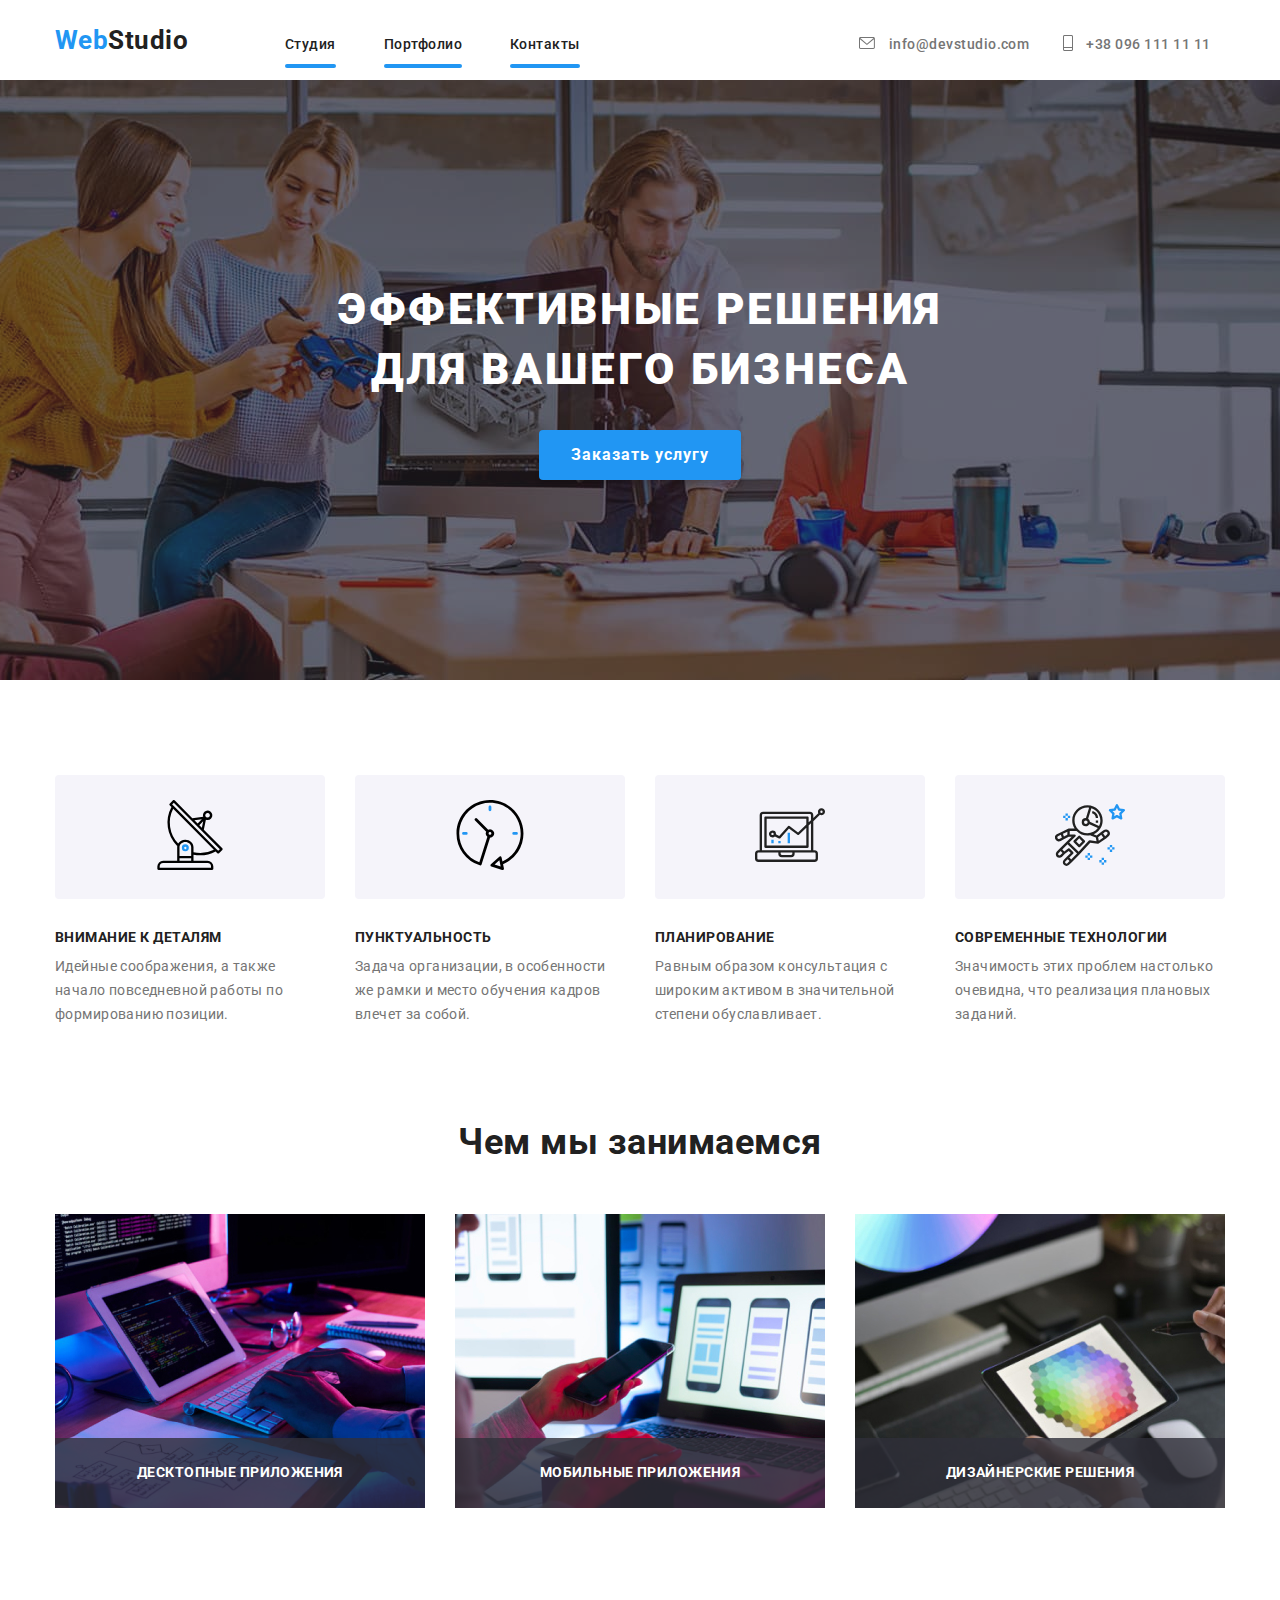
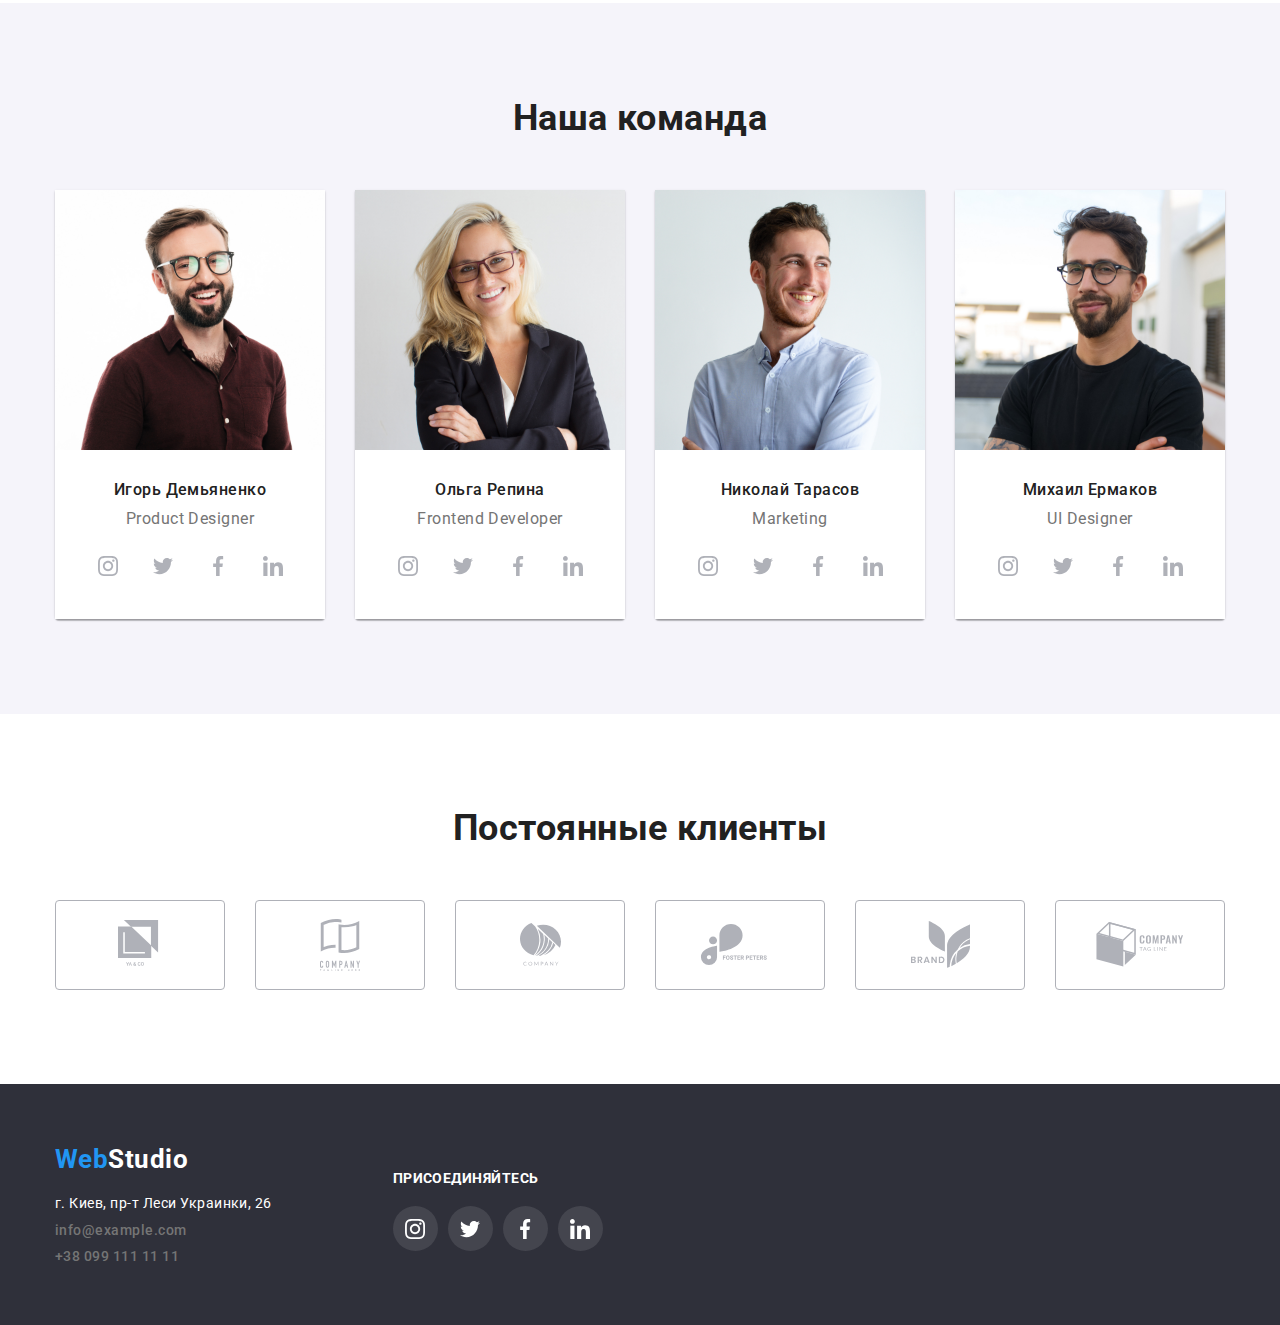
==== index.html @ e56d977b "Starting to do home task 05" ====
<!DOCTYPE html>
<html lang="en">
  <head>
    <meta charset="UTF-8" />
    <meta http-equiv="X-UA-Compatible" content="IE=edge" />
    <meta name="viewport" content="width=device-width, initial-scale=1.0" />
    <title>Document</title>
    <link rel="preconnect" href="https://fonts.gstatic.com" />
    <link
      href="https://fonts.googleapis.com/css2?family=Raleway:wght@700&family=Roboto:wght@400;500;700;900&display=swap"
      rel="stylesheet"
    />
    <link
      rel="stylesheet"
      href="https://cdnjs.cloudflare.com/ajax/libs/modern-normalize/1.0.0/modern-normalize.min.css"
    />
    <link rel="stylesheet" href="css/styles.css" />
  </head>
  <body>
    <!-- Шапка -->
    <header class="navigation">
      <div class="container">
        <nav>
          <a class="link logo" href="index.html">
            <span class="logo-highlight">Web</span>Studio
          </a>
          <ul class="menu-nav list">
            <li class="item"><a class="link menu-link" href="index.html">Студия</a></li>
            <li class="item">
              <a class="link menu-link" href="portfolio.html">Портфолио</a>
            </li>
            <li class="item"><a class="link menu-link" href="#">Контакты</a></li>
          </ul>
          <div class="contacts">
            <ul class="list contacts-list">
              <li class="contacts-item">
                <a class="link contacts-link" href="mailto:info@devstudio.com">
                  <svg class="icon" width="16" height="12">
                    <use href="./images/icons/sprite.svg#icon-envelope"></use>
                  </svg>
                  info@devstudio.com
                </a>
              </li>
              <li class="contacts-item">
                <a class="link contacts-link" href="tel:+380961111111">
                  <svg class="icon phone" width="10" height="16">
                    <use href="./images/icons/sprite.svg#icon-telephone"></use>
                  </svg>
                  +38 096 111 11 11
                </a>
              </li>
            </ul>
          </div>
        </nav>
      </div>
    </header>
    <!-- Main -->
    <main>
      <section class="banner">
        <div class="hero">
          <h1 class="page-title">Эффективные решения для вашего бизнеса</h1>
          <button type="button" class="button">Заказать услугу</button>
        </div>
      </section>
      <!-- Features -->
      <section class="features">
        <div class="container">
          <ul class="list flex-container">
            <li class="list-item icons-features">
              <div class="features-icon-block">
              <svg class="icon" width="70" height="70">
                <use href="./images/icons/sprite.svg#icon-antenna"></use>
              </svg>
            </div>
              <h3 class="page-title-item">Внимание к деталям</h3>
              <p class="page-title-text">
                Идейные соображения, а также начало повседневной работы по
                формированию позиции.
              </p>
            </li>
            <li class="list-item icons-features">
              <div class="features-icon-block">
              <svg class="icon" width="70" height="70">
                <use href="./images/icons/sprite.svg#icon-clock"></use>
              </svg>
              </div>
              <h3 class="page-title-item">Пунктуальность</h3>
              <p class="page-title-text">
                Задача организации, в особенности же рамки и место обучения
                кадров влечет за собой.
              </p>
            </li>
            <li class="list-item icons-features">
              <div class="features-icon-block">
              <svg class="icon" width="70" height="70">
                <use href="./images/icons/sprite.svg#icon-diagram"></use>
              </svg>
              </div>
              <h3 class="page-title-item">Планирование</h3>
              <p class="page-title-text">
                Равным образом консультация с широким активом в значительной
                степени обуславливает.
              </p>
            </li>
            <li class="list-item icons-features">
              <div class="features-icon-block">
              <svg class="icon" width="70" height="70">
                <use href="./images/icons/sprite.svg#icon-astronaut"></use>
              </svg>
              </div>
              <h3 class="page-title-item">Современные технологии</h3>
              <p class="page-title-text">
                Значимость этих проблем настолько очевидна, что реализация
                плановых заданий.
              </p>
            </li>
          </ul>
        </div>
      </section>
      <section class="works">
        <div class="container">
          <h2 class="section-title">Чем мы занимаемся</h2>
          <ul class="list flex-container">
            <li>
              <div class="works-way">
              <img src="./images/features1.jpg" alt="Проектирование"/>
                  <h3 class=" works-way-title works-way-text">Десктопные приложения</h3>
              </div>
            </li>
            <li>
              <div class="works-way">
              <img src="./images/features2.jpg" alt="Дизайн" />
              <h3 class=" works-way-title works-way-text">Мобильные приложения</h3>
            </div>
          </li>
            <li>
              <div class="works-way">
              <img src="./images/features3.jpg" alt="Редакция" />
              <h3 class=" works-way-title works-way-text">Дизайнерские решения</h3>
              </div>
            </li>
          </ul>
        </div>
      </section>
      <section class="our-team">
        <div class="container">
          <h2 class="section-title">Наша команда</h2>
          <ul class="list flex-container">
            <li class="team-card">
              <img src="./images/photo1.jpg" alt="Игорь Демьяненко" />
              <div class="team-card-body">
                <h3 class="person">Игорь Демьяненко</h3>
                <p class="team-item">Product Designer</p>
                <ul class="list social-icons flex-container">
                  <li class="social-icons-item">
                    <a
                      href=""
                      class="social-icons-link"
                      target="_blank"
                      rel="noopener noreferrer"
                    >
                      <svg class="icon">
                        <use
                          href="./images/icons/sprite.svg#icon-instagram"
                        ></use>
                      </svg>
                    </a>
                  </li>
                  <li class="social-icons-item">
                    <a
                      href=""
                      class="social-icons-link"
                      target="_blank"
                      rel="noopener noreferrer"
                    >
                      <svg class="icon">
                        <use
                          href="./images/icons/sprite.svg#icon-twitter"
                        ></use>
                      </svg>
                    </a>
                  </li>
                  <li class="social-icons-item">
                    <a
                      href=""
                      class="social-icons-link"
                      target="_blank"
                      rel="noopener noreferrer"
                    >
                      <svg class="icon">
                        <use
                          href="./images/icons/sprite.svg#icon-facebook"
                        ></use>
                      </svg>
                    </a>
                  </li>
                  <li class="social-icons-item">
                    <a
                      href=""
                      class="social-icons-link"
                      target="_blank"
                      rel="noopener noreferrer"
                    >
                      <svg class="icon">
                        <use
                          href="./images/icons/sprite.svg#icon-linkedin"
                        ></use>
                      </svg>
                    </a>
                  </li>
                </ul>
              </div>
            </li>
            <li class="team-card">
              <img src="./images/photo2.jpg" alt="Ольга Репина" />
              <div class="team-card-body">
                <h3 class="person">Ольга Репина</h3>
                <p class="team-item">Frontend Developer</p>
                <ul class="list social-icons flex-container">
                  <li class="social-icons-item">
                    <a
                      href=""
                      class="social-icons-link"
                      target="_blank"
                      rel="noopener noreferrer"
                    >
                      <svg class="icon">
                        <use
                          href="./images/icons/sprite.svg#icon-instagram"
                        ></use>
                      </svg>
                    </a>
                  </li>
                  <li class="social-icons-item">
                    <a
                      href=""
                      class="social-icons-link"
                      target="_blank"
                      rel="noopener noreferrer"
                    >
                      <svg class="icon">
                        <use
                          href="./images/icons/sprite.svg#icon-twitter"
                        ></use>
                      </svg>
                    </a>
                  </li>
                  <li class="social-icons-item">
                    <a
                      href=""
                      class="social-icons-link"
                      target="_blank"
                      rel="noopener noreferrer"
                    >
                      <svg class="icon">
                        <use
                          href="./images/icons/sprite.svg#icon-facebook"
                        ></use>
                      </svg>
                    </a>
                  </li>
                  <li class="social-icons-item">
                    <a
                      href=""
                      class="social-icons-link"
                      target="_blank"
                      rel="noopener noreferrer"
                    >
                      <svg class="icon">
                        <use
                          href="./images/icons/sprite.svg#icon-linkedin"
                        ></use>
                      </svg>
                    </a>
                  </li>
                </ul>
              </div>
            </li>
            <li class="team-card">
              <img src="./images/photo3.jpg" alt="Николай Тарасов" />
              <div class="team-card-body">
                <h3 class="person">Николай Тарасов</h3>
                <p class="team-item">Marketing</p>
                <ul class="list social-icons flex-container">
                  <li class="social-icons-item">
                    <a
                      href=""
                      class="social-icons-link"
                      target="_blank"
                      rel="noopener noreferrer"
                    >
                      <svg class="icon">
                        <use
                          href="./images/icons/sprite.svg#icon-instagram"
                        ></use>
                      </svg>
                    </a>
                  </li>
                  <li class="social-icons-item">
                    <a
                      href=""
                      class="social-icons-link"
                      target="_blank"
                      rel="noopener noreferrer"
                    >
                      <svg class="icon">
                        <use
                          href="./images/icons/sprite.svg#icon-twitter"
                        ></use>
                      </svg>
                    </a>
                  </li>
                  <li class="social-icons-item">
                    <a
                      href=""
                      class="social-icons-link"
                      target="_blank"
                      rel="noopener noreferrer"
                    >
                      <svg class="icon">
                        <use
                          href="./images/icons/sprite.svg#icon-facebook"
                        ></use>
                      </svg>
                    </a>
                  </li>
                  <li class="social-icons-item">
                    <a
                      href=""
                      class="social-icons-link"
                      target="_blank"
                      rel="noopener noreferrer"
                    >
                      <svg class="icon">
                        <use
                          href="./images/icons/sprite.svg#icon-linkedin"
                        ></use>
                      </svg>
                    </a>
                  </li>
                </ul>
              </div>
            </li>
            <li class="team-card">
              <img src="./images/photo4.jpg" alt="Михаил Ермаков" />
              <div class="team-card-body">
                <h3 class="person">Михаил Ермаков</h3>
                <p class="team-item">UI Designer</p>
                <ul class="list social-icons flex-container">
                  <li class="social-icons-item">
                    <a
                      href=""
                      class="social-icons-link"
                      target="_blank"
                      rel="noopener noreferrer"
                    >
                      <svg class="icon">
                        <use
                          href="./images/icons/sprite.svg#icon-instagram"
                        ></use>
                      </svg>
                    </a>
                  </li>
                  <li class="social-icons-item">
                    <a
                      href=""
                      class="social-icons-link"
                      target="_blank"
                      rel="noopener noreferrer"
                    >
                      <svg class="icon">
                        <use
                          href="./images/icons/sprite.svg#icon-twitter"
                        ></use>
                      </svg>
                    </a>
                  </li>
                  <li class="social-icons-item">
                    <a
                      href=""
                      class="social-icons-link"
                      target="_blank"
                      rel="noopener noreferrer"
                    >
                      <svg class="icon">
                        <use
                          href="./images/icons/sprite.svg#icon-facebook"
                        ></use>
                      </svg>
                    </a>
                  </li>
                  <li class="social-icons-item">
                    <a
                      href=""
                      class="social-icons-link"
                      target="_blank"
                      rel="noopener noreferrer"
                    >
                      <svg class="icon">
                        <use
                          href="./images/icons/sprite.svg#icon-linkedin"
                        ></use>
                      </svg>
                    </a>
                  </li>
                </ul>
              </div>
            </li>
          </ul>
        </div>
      </section>
      <section class="regular-customers">
        <div class="container">
          <h2 class="section-title">Постоянные клиенты</h2>
          <ul class="list customers flex-container">
            <li class="customers-list-item">
              <a
                href=""
                class="customers-list-link"
                target="_blank"
                rel="noopener noreferrer"
              >
                <svg class="icon" width="44" height="49">
                  <use href="./images/icons/sprite.svg#icon-company1"></use>
                </svg>
              </a>
            </li>
            <li class="customers-list-item">
              <a
                href=""
                class="customers-list-link"
                target="_blank"
                rel="noopener noreferrer"
              >
                <svg class="icon" width="40" height="52">
                  <use href="./images/icons/sprite.svg#icon-company2"></use>
                </svg>
              </a>
            </li>
            <li class="customers-list-item">
              <a
                href=""
                class="customers-list-link"
                target="_blank"
                rel="noopener noreferrer"
              >
                <svg class="icon" width="41" height="43">
                  <use href="./images/icons/sprite.svg#icon-company3"></use>
                </svg>
              </a>
            </li>
            <li class="customers-list-item">
              <a
                href=""
                class="customers-list-link"
                target="_blank"
                rel="noopener noreferrer"
              >
                <svg class="icon" width="80" height="42">
                  <use href="./images/icons/sprite.svg#icon-company4"></use>
                </svg>
              </a>
            </li>
            <li class="customers-list-item">
              <a
                href=""
                class="customers-list-link"
                target="_blank"
                rel="noopener noreferrer"
              >
                <svg class="icon" width="59" height="47">
                  <use href="./images/icons/sprite.svg#icon-company5"></use>
                </svg>
              </a>
            </li>
            <li class="customers-list-item">
              <a
                href=""
                class="customers-list-link"
                target="_blank"
                rel="noopener noreferrer"
              >
                <svg class="icon" width="88" height="45">
                  <use href="./images/icons/sprite.svg#icon-company6"></use>
                </svg>
              </a>
            </li>
          </ul>
        </div>
      </section>
    </main>
    <!-- Подвал -->
    <footer class="footer">
      <div class="container flex-container flex-c">
          <!-- Block 1 -->
          <div class="contacts-with-logo">
            <a class="link logo" href="index.html">
              <span class="logo-highlight">Web</span>Studio
            </a>
            <address>
              <p class="footer-contacts-item">г. Киев, пр-т Леси Украинки, 26</p>
              <ul class="list">
                <li class="footer-contacts-item">
                  <a class="link" href="mailto:info@example.com"
                    >info@example.com</a
                  >
                </li>
                <li class="footer-contacts-item">
                  <a class="link" href="tel:+380991111111">+38 099 111 11 11</a>
                </li>
              </ul>
            </address>
          </div>
          <!-- Block 2 -->
          <div class="join-social-links">
            <h3 class="join-text">Присоединяйтесь</h3>
            <ul class="list flex-container social-icons">
              <li class="social-icons-item">
                <a
                  href=""
                  class="social-icons-link"
                  target="_blank"
                  rel="noopener noreferrer"
                >
                  <svg class="icon">
                    <use href="./images/icons/sprite.svg#icon-instagram"></use>
                  </svg>
                </a>
              </li>
              <li class="social-icons-item">
                <a
                  href=""
                  class="social-icons-link"
                  target="_blank"
                  rel="noopener noreferrer"
                >
                  <svg class="icon">
                    <use href="./images/icons/sprite.svg#icon-twitter"></use>
                  </svg>
                </a>
              </li>
              <li class="social-icons-item">
                <a
                  href=""
                  class="social-icons-link"
                  target="_blank"
                  rel="noopener noreferrer"
                >
                  <svg class="icon">
                    <use href="./images/icons/sprite.svg#icon-facebook"></use>
                  </svg>
                </a>
              </li>
              <li class="social-icons-item">
                <a
                  href=""
                  class="social-icons-link"
                  target="_blank"
                  rel="noopener noreferrer"
                >
                  <svg class="icon">
                    <use href="./images/icons/sprite.svg#icon-linkedin"></use>
                  </svg>
                </a>
              </li>
            </ul>
          </div>
          <!-- Block 3 -->
          <div class="subscription-form">

          </div>
      </div>
    </footer>
    <!-- <img src="./images/svg/satellite-dish.svg" alt="icon" /> -->
    <script src="./js/modal.js"></script>
  </body>
</html>
---- css/styles.css ----
/* Custom CSS variables */

:root {
    --main-font-family: 'Roboto', sans-serif;
    --secondary-fon-family: 'Raleway', sans-serif;
    --main-bg-color: #fff;
    --main-text-color: #212121;
    --secondary-color: #757575;
    --accent-color: #2196f3;
    --dark-bg-color: #2f303a;
    --icons-text-color: #afb1b8;
    --base-size: 16px;
    --soft-box-shadow: drop-shadow(0px 4px 4px rgba(0, 0, 0, 0.25));
    --small-circled: 4px;
    --round-box: 50%;
    --soft-grey-bg-gradient: linear-gradient(180deg, #FFFFFF 0%, rgba(255, 255, 255, 0) 100%), linear-gradient(180deg, #6B5F5F 0%, rgba(255, 255, 255, 0) 100%), #c4c4c4;
}

html {
    box-sizing: border-box;
}

*, *::after, *::before {
    box-sizing: inherit;
}

h1, h2, h3, h4, h5, h6, p {
    margin-top: 0;
    margin-bottom: 0;
}

/* Main styles */

body {
    font-size: var(--base-size);
    font-family: var(--main-font-family);
    letter-spacing: 0.03em;
    line-height: 1.2;
    color: var(--main-text-color);
}

img {
    display: block;
    width: 100%;
    height: auto;
}

address {
    margin-top: 20px;
}

.container {
    width: 1200px;
    margin: 0 auto;
    padding: 0 15px;
}

.navigation {
    height: 80px;
    padding: 25px 0;
}

.main-navigation {
    display: flex;
    align-items: center;
}

.flex-container {
    display: flex;
    justify-content: space-between;
}

.flex-c {
    justify-content: center;
    align-items: center;
}

.features-icon-block {
    padding: 25px 100px;
    background: #F5F4FA;
    border-radius: var(--small-circled);
}

.contacts {
    display: inline-flex;
    margin-left: 275px;
}

.icons-features .page-title-item {
    padding-top: 30px;
    padding-bottom: 10px;
}

.contacts-item {
    display: inline;
}

.contacts-item:not(:last-child) {
    margin-right: 30px;
}

.contacts .link {
    font-size: 14px;
    color: var(--secondary-color);
}

.phone {
    transform: translateY(2px);
}

.contacts .link:not(:last-child) {
    margin-right: 50px;
}

.contacts-link .icon {
    fill: var(--secondary-color);
    margin-right: 10px;
}

.contacts-link:hover .icon, .contacts-link:focus .icon {
    fill: var(--accent-color);
}

.menu-nav {
    width: 295px;
    display: inline-flex;
    justify-content: space-between;
}

.item .link {
    font-size: 14px;
    list-style: none;
    text-decoration: none;
    display: block;
}

.hero {
    min-width: 100vh;
    padding-top: 200px;
    padding-bottom: 200px;
    text-align: center;
    background-color: rgba(47, 48, 58, 0.4);
}

.banner {
    max-width: 1600px;
    height: 600px;
    margin-left: auto;
    margin-right: auto;
    background-image: url(../images/bg.jpg);
    background-size: cover;
    background-position: top right, center;
    background-repeat: no-repeat;
    background-color: var(--soft-grey-bg-gradient);
}

.features, .works, .our-team, .regular-customers {
    padding: 95px 0;
}

.features .list-item {
    width: 270px;
}

.features .list-item:not(:last-child) {
    margin-right: 20px;
}

.link {
    text-decoration: none;
    color: inherit;
    font-weight: 500;
}

.link:hover, .link:focus {
    color: var(--accent-color);
}

.menu-link {
    position: relative;
}

.menu-link::after {
    content: '';
    position: absolute;
    bottom: -15px;
    left: 0;
    width: 100%;
    height: 4px;
    border-radius: 2px;
    background-color:var(--accent-color);
}

.list {
    list-style: none;
    padding-left: 0;
    margin: 0;
}

.button {
    font-weight: 700;
    font-size: var(--base-size);
    line-height: 1.87;
    letter-spacing: .06em;
    appearance: none;
    border: 0;
    cursor: pointer;
    border-radius: var(--small-circled);
    padding: 10px 32px;
    background-color: var(--accent-color);
    color: var(--main-bg-color);
    box-shadow: 0 4px 4px rgba(0, 0, 0, 0.15);
}

.button:focus {
    outline: none;
    box-shadow: 0 0 0 4px rgba(49, 106, 230, 0.7);
}


.button:active {
    outline: none;
    transform: translateY(2px);
}

.secondary-nav {
    margin-bottom: 50px;
}

.site-nav {
    display: flex;
    justify-content: center;
}

.site-nav .button {
    display: block;
}

.site-nav-item:not(:last-child) {
    margin-right: 10px;
    background-repeat: 4px;
}

.filter-btn {
    font-size: var(--base-size);
    font-weight: 500;
    line-height: 1.62;
    color: var(--main-text-color);
    padding: 6px 22px;
    background-color: #F5F4FA;
    border: none;
    cursor: pointer;
    display: inline-flex;
    border-radius: var(--small-circled);
}

.filter-btn:active {
    outline: none;
    transform: translateY(2px);
}

.filter-btn:focus {
    outline: none;
}

.filter-btn:hover, .filter-btn:focus {
    background-color: #2196f3;
    color: var(--main-bg-color);
    box-shadow: 0px 4px 4px rgba(0, 0, 0, 0.25);
}

.business-card:hover {
    box-shadow: 0px 1px 1px rgba(0, 0, 0, 0.12), 0px 4px 4px rgba(0, 0, 0, 0.06), 1px 4px 6px rgba(0, 0, 0, 0.16);
}
.page-title {
    font-size: 44px;
    font-weight: 900;
    line-height: 1.36;
    color: var(--main-bg-color);
    display: block;
    width: 700px;
    letter-spacing: 0.06em;
    text-transform: uppercase;
    margin-bottom: 30px;
    margin: 0 auto 30px;
}

.page-title-item {
    font-weight: 700;
    font-size: 14px;
    line-height: 1.142;
    text-transform: uppercase;
    color: var( --main-text-color);
}

.page-title-text {
    font-size: 14px;
    line-height: 1.71;
    letter-spacing: 0.03em;
    color: var(--secondary-color);
}

.section-title {
    font-weight: 700;
    font-size: 36px;
    line-height: 1.166;
    text-align: center;
    color: var( --main-text-color);
    margin-bottom: 50px;
}

.works {
    padding-top: 0;
}

.page-title-description {
    font-weight: 400;
    font-size: 14px;
    line-height: 1.71;
    color: var( --secondary-color);
}

.team-card {
    font-size: 16px;
    font-weight: 500;
    line-height: 1.2;
    text-align: center;
    color: var( --main-text-color);
    width: 270px;
    box-shadow: 0px 1px 3px rgba(0, 0, 0, 0.12), 0px 1px 1px rgba(0, 0, 0, 0.14), 0px 2px 1px rgba(0, 0, 0, 0.2);
    border-radius: 0px 0px 4px 4px;
}

.person {
    font-size: 16px;
    font-weight: 500;
    line-height: 1.187;
    text-align: center;
    margin-bottom: 10px;
}

.team-item {
    font-weight: 400;
    font-size: 16px;
    line-height: 1.187;
    margin-bottom: 16px;
    text-align: center;
    color: var(--secondary-color);
}

.our-team {
    background: #F5F4FA;
}

.our-team-card {
    padding-top: 30px;
    padding-bottom: 30px;
}

.team-card-body {
    background-color:var(--main-bg-color);
    padding: 30px;
}

.social-icons {
    width: 210px;
}

.social-icons-link {
    display: flex;
    justify-content: center;
    align-items: center;
    border-radius: 50%;
    width: 45px;
    height: 45px;
}

.social-icons-item {
    border-radius: 50%;
    background-color: rgba(255, 255, 255, 0.1);
}

.social-icons-item:hover {
    background-color: var(--accent-color);
}

.social-icons .icon {
    width: 20px;
    height: 20px;
    fill: var(--icons-text-color);
}

.footer {
    padding: 60px 0;
    background-color: var(--dark-bg-color);
}

.footer .icon {
    fill: var(--main-bg-color)
}

.footer .logo {
    color: var(--main-bg-color);
}



.social-icons-link:hover .icon, .social-icons-link:focus .icon {
    fill: var(--main-bg-color);
}

.social-icons-link:hover,
.social-icons-link:focus {
    background-color: var(--accent-color);
}

.customers-list-link {
    border: 1px solid #afb1b8;
    width: 170px;
    height: 90px;
    border-radius: var(--small-circled);
    display: inline-flex; 
    justify-content: center;
    align-items: center;
}

.customers-list-link:hover .icon, 
.customers-list-link:focus .icon {
    fill: var(--accent-color);
}

.customers-list-link:hover, .customers-list-link:focus {
    border-color: var(--accent-color);
}

.customers-list-item .icon {
    fill: var(--icons-text-color);
}

.customers-list-link:focus {
    outline-color: var(--accent-color); 
}

.footer {
    font-size: 14px;
}

.footer-contacts-item {
    color: var(--main-bg-color);
}

.footer-contacts-item:not(:last-child) {
    padding-bottom: 10px;
}

.contacts-with-logo {
    flex-basis: calc((50% - 45px) / 2);
}

.join-social-links {
    margin-left: 70px;
    flex-basis: calc((50% - 45px) / 2);
}

.join-text {
    font-size: inherit;
    font-weight: 700;
    line-height: 1.15;
    padding-top: 12px;
    padding-bottom: 20px;
    text-transform: uppercase;
    color: var(--main-bg-color);
}

.subscription-form {
    flex-basis: calc(50% - 15px);
}

.footer-contacts-item .link {
    color: var(--secondary-color);
}

.footer-contacts-item .link:hover {
    color: var(--accent-color);
}

address {
    font-style: normal;
}


.logo {
    font-size: 26px;
    font-family: var(--secondary-font-family);
    font-weight: 700;
    line-height: 1.192;
    color: var(--main-text-color);
    margin-right: 90px;
}

.logo-highlight {
    color: var(--accent-color);
}

.portfolio {
    font-size: 18px;
    font-weight: 700;
    line-height: 2;
    letter-spacing: .06em;
    color: var(--main-text-color);
}

.portfolio-item {
    font-weight: 400;
    font-size: 16px;
    line-height: 1.87;
    color: var(--secondary-color);
}

.portfolio-example {
    display: flex;
}

.h-line {
    border-bottom: 1px solid #eee;
}

.portfolio-title {
    display: none;
}

.grid {
    display: flex;
    flex-wrap: wrap;
    justify-content: space-between;
}

.grid a {
    text-decoration: none;
}

.main-section {
    padding-top: 95px;
    padding-bottom: 90px;
}

.business-card {
    width: 370px;
    margin-bottom: 30px;
    border: 1px solid #eee;
}

.grid-item:nth-child(3n) {
    margin-right: 0;
}

.grid-item-title {
    font-weight: bold;
    font-size: 18px;
    line-height: 2;
    letter-spacing: .06em;
    color: var(--main-text-color);
    margin-bottom: 5px;
}

.grid-item-text {
    font-size: 16px;
    line-height: 1.87;
    letter-spacing: 0.03em;
    color: var(--secondary-color);
}

.card-info {
    padding: 20px 24px;
}

.regular-customers {
    padding-top: 94px;
    padding-bottom: 94px;
}

.works-way {
    position: relative;
}

.works-way-title {
    font-family: var(--main-font-family);
    font-weight: 700;
    font-size: 14px;
    line-height: 1.14;
    padding: 27px;
    text-align: center;
    letter-spacing: 0.03em;
    text-transform: uppercase;
    color: var(--main-bg-color);
    }

.works-way-text {
    position: absolute;
    width: 370px;
    height: 70px;
    bottom: 0;
    background: rgba(47, 48, 58, 0.8);
}

.visually-hidden {
    position: absolute !important;
    clip: rect(1px 1px 1px 1px);
    clip: rect(1px, 1px, 1px, 1px);
    padding: 0 !important;
    border: 0 !important;
    height: 1px !important;
    width: 1px !important;
    overflow: hidden;
}
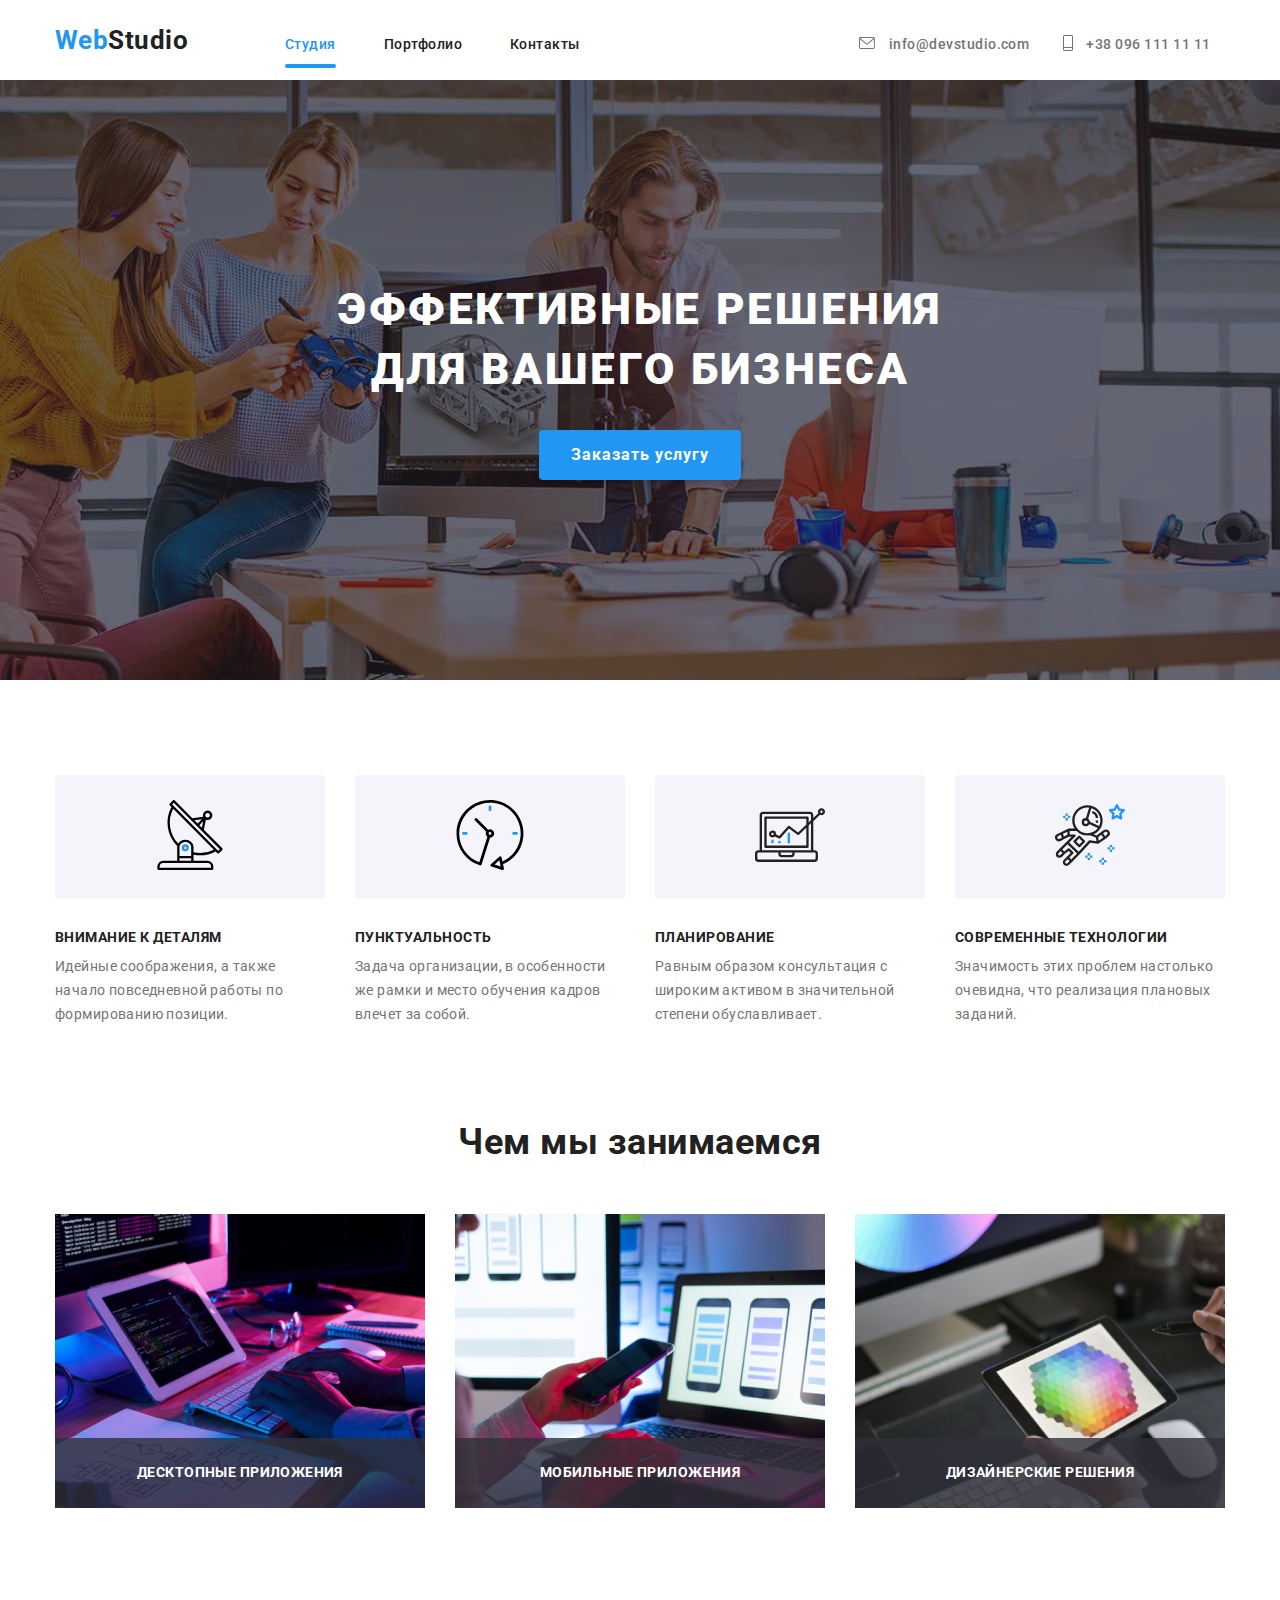
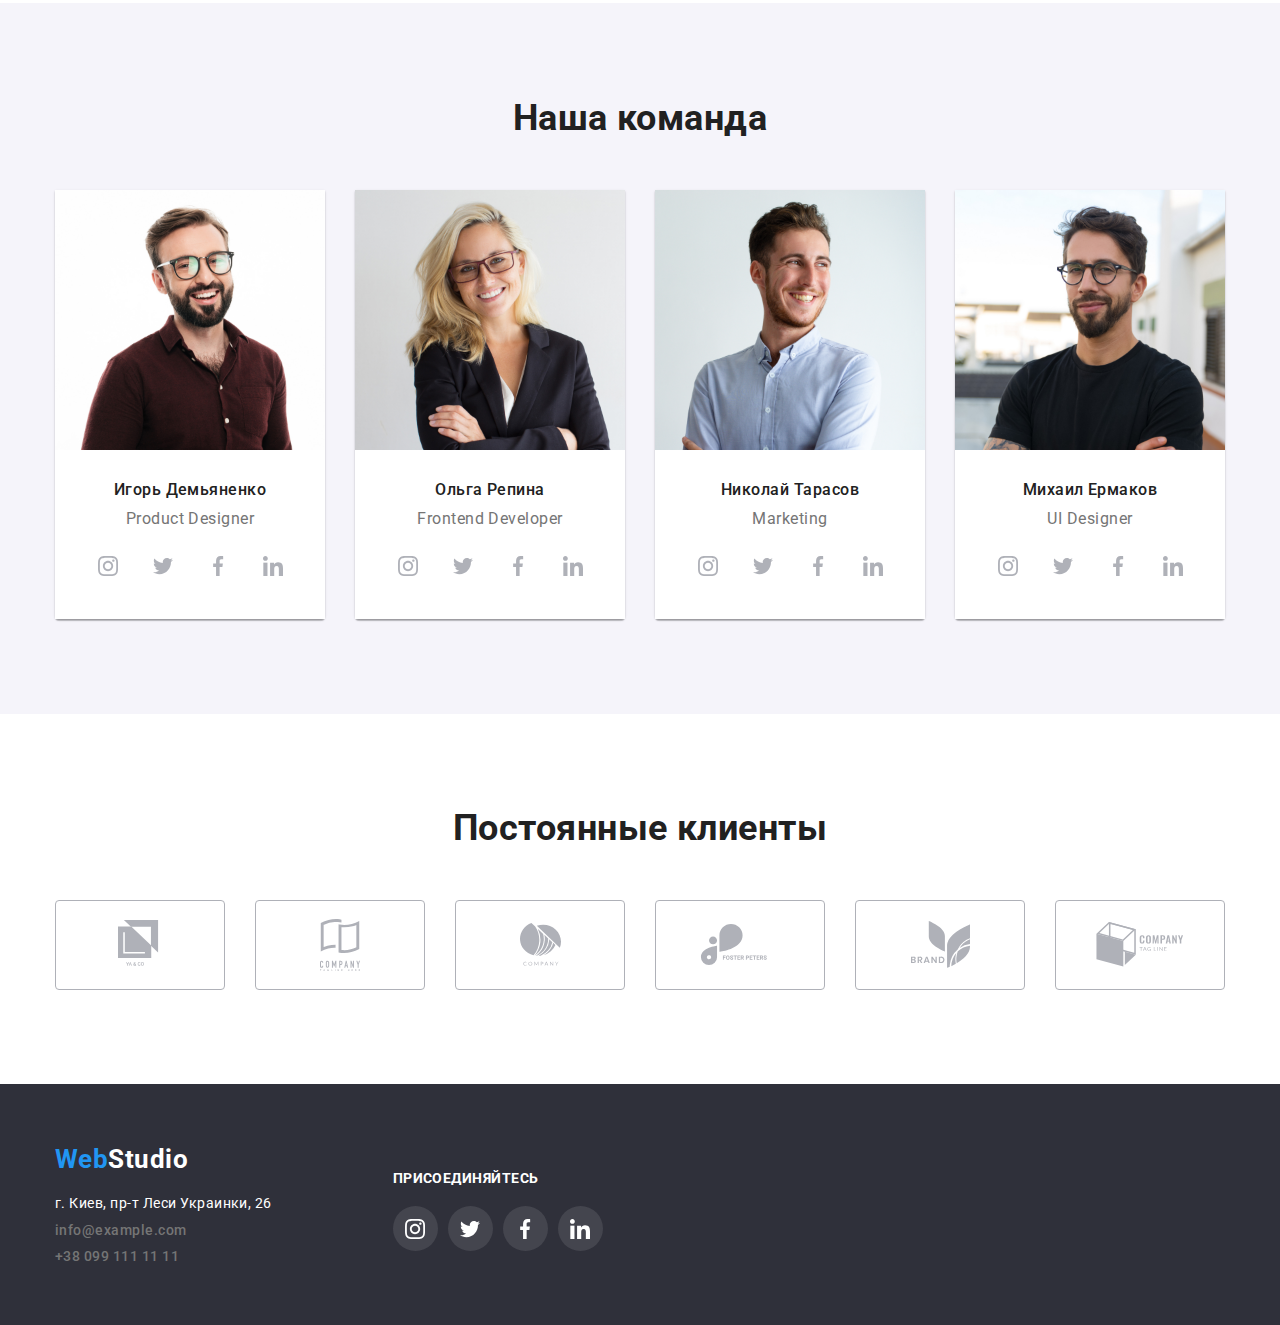
==== commit f58de828: "Finish home task 05" ====
--- a/index.html
+++ b/index.html
@@ -24,8 +24,8 @@
           <a class="link logo" href="index.html">
             <span class="logo-highlight">Web</span>Studio
           </a>
-          <ul class="menu-nav list">
-            <li class="item"><a class="link menu-link" href="index.html">Студия</a></li>
+          <ul class="menu-nav list" id="base-nav">
+            <li class="item"><a class="link menu-link active" href="index.html">Студия</a></li>
             <li class="item">
               <a class="link menu-link" href="portfolio.html">Портфолио</a>
             </li>
@@ -59,7 +59,7 @@
       <section class="banner">
         <div class="hero">
           <h1 class="page-title">Эффективные решения для вашего бизнеса</h1>
-          <button type="button" class="button">Заказать услугу</button>
+          <button type="button" class="button" data-modal-open>Заказать услугу</button>
         </div>
       </section>
       <!-- Features -->
@@ -567,11 +567,20 @@
           </div>
           <!-- Block 3 -->
           <div class="subscription-form">
-
           </div>
       </div>
     </footer>
     <!-- <img src="./images/svg/satellite-dish.svg" alt="icon" /> -->
-    <script src="./js/modal.js"></script>
+    <div class="backdrop is-hidden" data-modal>
+      <div class="modal">
+        <button class="modal-button" data-modal-close>
+          <svg class="modal-icon" width="18" height="18"> 
+            <use href="./images/icons/sprite.svg#icon-close"></use>
+          </svg>
+        </button>
+          <p class="modal-title">Оставьте свои данные, мы вам перезвоним</p> 
+      </div>
+    </div>
+    <script src="/js/modal.js"></script>
   </body>
 </html>
--- a/css/styles.css
+++ b/css/styles.css
@@ -14,6 +14,7 @@
     --small-circled: 4px;
     --round-box: 50%;
     --soft-grey-bg-gradient: linear-gradient(180deg, #FFFFFF 0%, rgba(255, 255, 255, 0) 100%), linear-gradient(180deg, #6B5F5F 0%, rgba(255, 255, 255, 0) 100%), #c4c4c4;
+    --animation-time: 250ms;
 }
 
 html {
@@ -115,6 +116,7 @@
 .contacts-link .icon {
     fill: var(--secondary-color);
     margin-right: 10px;
+    transition: var(--animation-time);
 }
 
 .contacts-link:hover .icon, .contacts-link:focus .icon {
@@ -132,6 +134,7 @@
     list-style: none;
     text-decoration: none;
     display: block;
+    transition: var(--animation-time);
 }
 
 .hero {
@@ -170,6 +173,7 @@
     text-decoration: none;
     color: inherit;
     font-weight: 500;
+    transition: var(--animation-time);
 }
 
 .link:hover, .link:focus {
@@ -178,9 +182,10 @@
 
 .menu-link {
     position: relative;
-}
-
-.menu-link::after {
+    transition: opasity 250ms cubic-bezier(0.4, 0, 0.2, 1);
+}
+
+.menu-link:hover::after {
     content: '';
     position: absolute;
     bottom: -15px;
@@ -188,7 +193,23 @@
     width: 100%;
     height: 4px;
     border-radius: 2px;
-    background-color:var(--accent-color);
+    transition: opasity 250ms cubic-bezier(0.4, 0, 0.2, 1);
+    background-color: var(--accent-color);
+}
+
+.active {
+    color: var(--accent-color);
+}
+
+.active::after {
+    content: '';
+    position: absolute;
+    bottom: -15px;
+    left: 0;
+    width: 100%;
+    height: 4px;
+    border-radius: 2px;
+    background-color: var(--accent-color);
 }
 
 .list {
@@ -210,6 +231,7 @@
     background-color: var(--accent-color);
     color: var(--main-bg-color);
     box-shadow: 0 4px 4px rgba(0, 0, 0, 0.15);
+    transition: var(--animation-time);
 }
 
 .button:focus {
@@ -252,6 +274,7 @@
     cursor: pointer;
     display: inline-flex;
     border-radius: var(--small-circled);
+    transition: var(--animation-time);
 }
 
 .filter-btn:active {
@@ -267,6 +290,39 @@
     background-color: #2196f3;
     color: var(--main-bg-color);
     box-shadow: 0px 4px 4px rgba(0, 0, 0, 0.25);
+}
+
+.business-card {
+    width: 370px;
+    margin-bottom: 30px;
+    border: 1px solid #eee;
+    transition: var(--animation-time);
+}
+
+.card-overlay {
+    position: relative;
+    overflow: hidden;
+}
+
+.grid-item:hover .card-overlay-text {
+    transform: translateY(0);
+    transition: var(--animation-time) cubic-bezier(0.4, 0, 0.2, 1);
+}
+
+.card-overlay-text {
+    position: absolute;
+    padding: 65px 25px;
+    color: var(--main-bg-color);
+    font-size: 18px;
+    line-height: 1.55;
+    top: 0;
+    left: 0;
+    background-color: rgba(33, 150, 243, 0.9);
+    width: 100%;
+    height: 100%;
+    transform: translateY(100%);
+    transition: var(--animation-time) cubic-bezier(0.4, 0, 0.2, 1);
+    z-index: 0;
 }
 
 .business-card:hover {
@@ -373,11 +429,22 @@
     border-radius: 50%;
     width: 45px;
     height: 45px;
+    transition: var(--animatio-time);
+}
+
+.social-icons-link:hover .icon, .social-icons-link:focus .icon {
+    fill: var(--main-bg-color);
+}
+
+.social-icons-link:hover,
+.social-icons-link:focus {
+    background-color: var(--accent-color);
 }
 
 .social-icons-item {
     border-radius: 50%;
     background-color: rgba(255, 255, 255, 0.1);
+    transition: var(--animation-time);
 }
 
 .social-icons-item:hover {
@@ -388,6 +455,7 @@
     width: 20px;
     height: 20px;
     fill: var(--icons-text-color);
+    transition: var(--animation-time);
 }
 
 .footer {
@@ -401,17 +469,6 @@
 
 .footer .logo {
     color: var(--main-bg-color);
-}
-
-
-
-.social-icons-link:hover .icon, .social-icons-link:focus .icon {
-    fill: var(--main-bg-color);
-}
-
-.social-icons-link:hover,
-.social-icons-link:focus {
-    background-color: var(--accent-color);
 }
 
 .customers-list-link {
@@ -422,6 +479,7 @@
     display: inline-flex; 
     justify-content: center;
     align-items: center;
+    transition: var(--animation-time);
 }
 
 .customers-list-link:hover .icon, 
@@ -435,6 +493,7 @@
 
 .customers-list-item .icon {
     fill: var(--icons-text-color);
+    transition: var(--animation-time);
 }
 
 .customers-list-link:focus {
@@ -478,6 +537,7 @@
 
 .footer-contacts-item .link {
     color: var(--secondary-color);
+    transition: var(--animation-time);
 }
 
 .footer-contacts-item .link:hover {
@@ -544,12 +604,6 @@
     padding-bottom: 90px;
 }
 
-.business-card {
-    width: 370px;
-    margin-bottom: 30px;
-    border: 1px solid #eee;
-}
-
 .grid-item:nth-child(3n) {
     margin-right: 0;
 }
@@ -572,6 +626,8 @@
 
 .card-info {
     padding: 20px 24px;
+    overflow: hidden;
+    z-index: 1;
 }
 
 .regular-customers {
@@ -602,6 +658,66 @@
     bottom: 0;
     background: rgba(47, 48, 58, 0.8);
 }
+.modal {
+    position: absolute;
+    top: 50%;
+    left: 50%;
+    width: 528px;
+    height: 581px;
+    transform: translate(-50%, -50%);
+    border-radius: 10px;
+    background-color:var(--main-bg-color);
+    transition: opacity 250ms cubic-bezier(0.4, 0, 0.2, 1),
+}
+
+.backdrop {
+    position: fixed;
+    top: 0;
+    left: 0;
+    width: 100%;
+    height: 100%;
+    background: rgba(0, 0, 0, 0.2);
+    opacity: 1;
+    transition: opacity 250ms cubic-bezier(0.4, 0, 0.2, 1),
+    visibility 250ms cubic-bezier(0.4, 0, 0.2, 1);
+}
+
+.modal-button {
+    position: absolute;
+    top: 8px;
+    right: 8px;
+    width: 30px;
+    height: 30px;
+    border: none ;
+    border-radius: 50%;
+
+}
+
+.modal-icon {
+    position: absolute;
+    top: 6px;
+    right: 6px;
+}
+
+.backdrop.is-hidden {
+    opacity: 0;
+    visibility: hidden;
+    pointer-events: none;
+}
+
+.is-hidden .modal{
+    transform: translateX( 100%, 100%) scale (0.2);
+    
+}
+.modal-title {
+    font-weight: 700;
+    font-size: 20px;
+    line-height: 1.15;
+    text-align: center;
+    letter-spacing: 0.03em;
+    padding: 40px 12px 40px;
+    color: var(--main-text-color);
+}
 
 .visually-hidden {
     position: absolute !important;
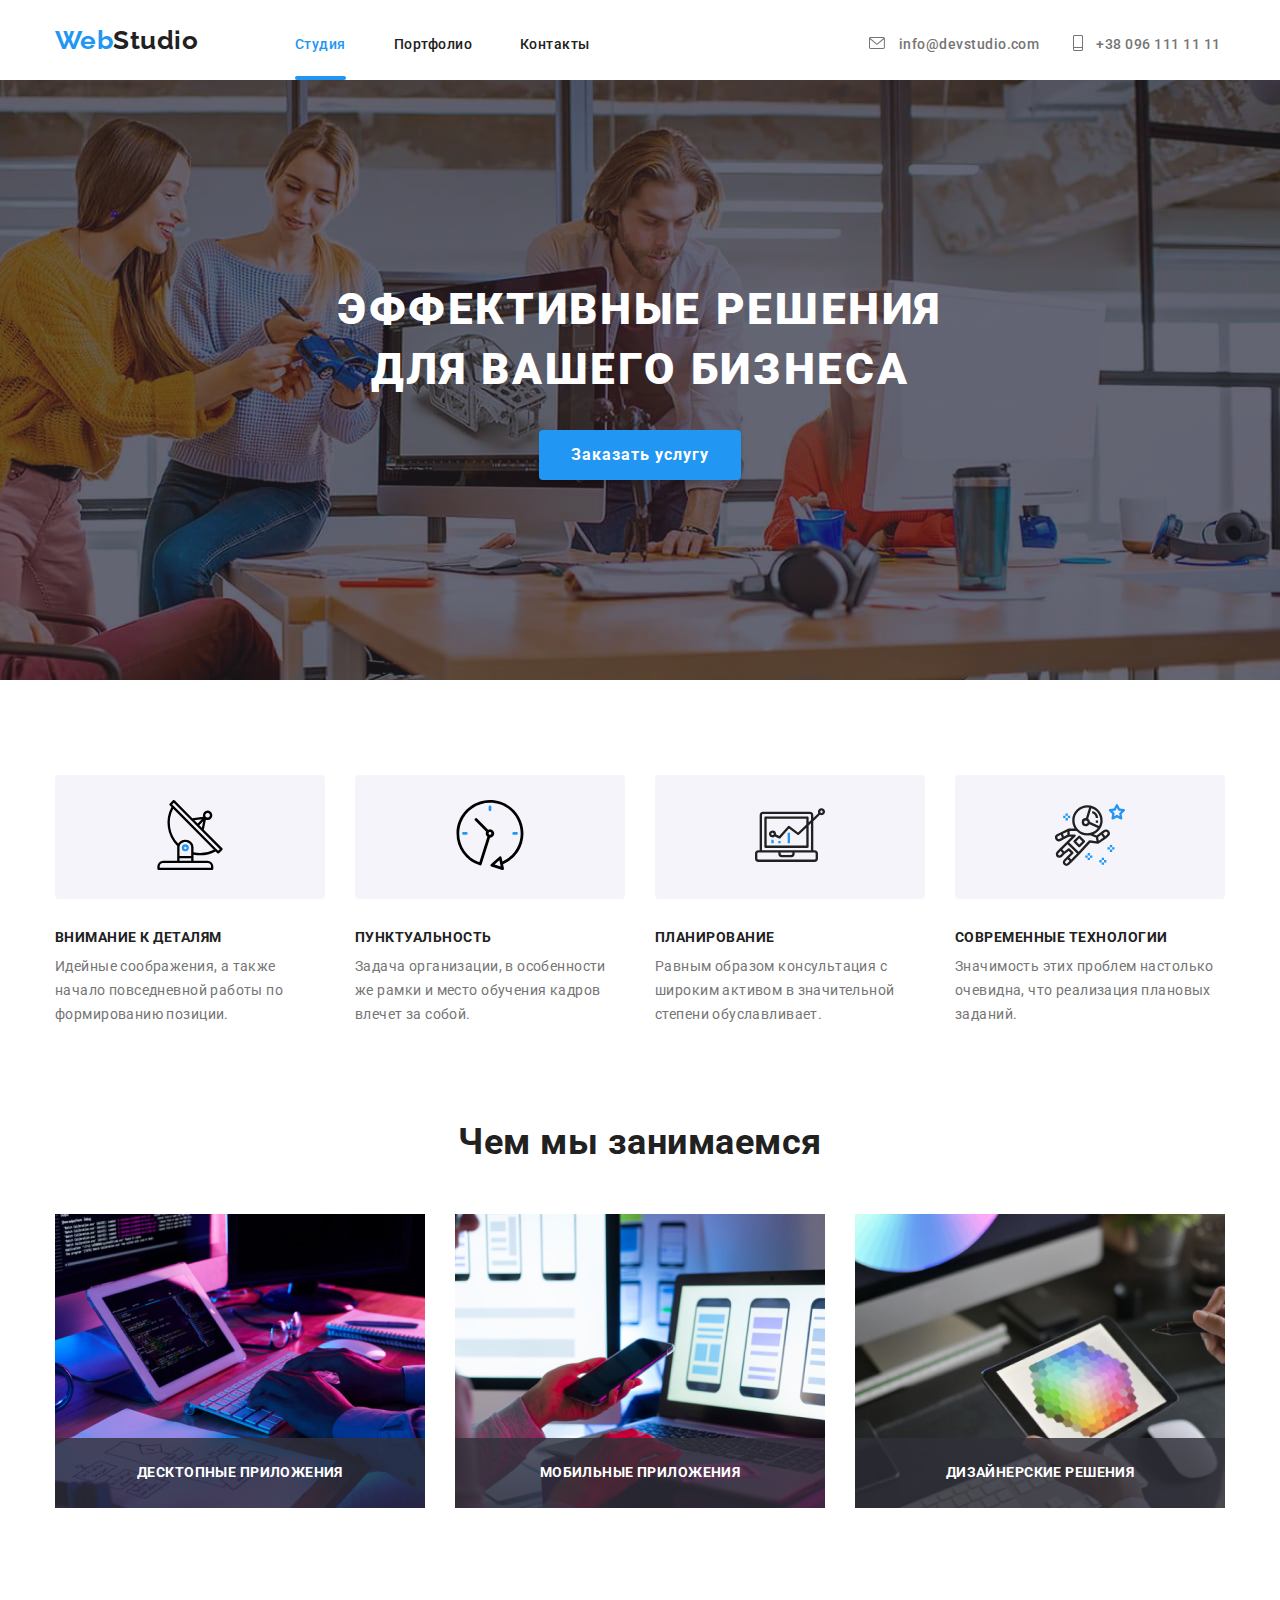
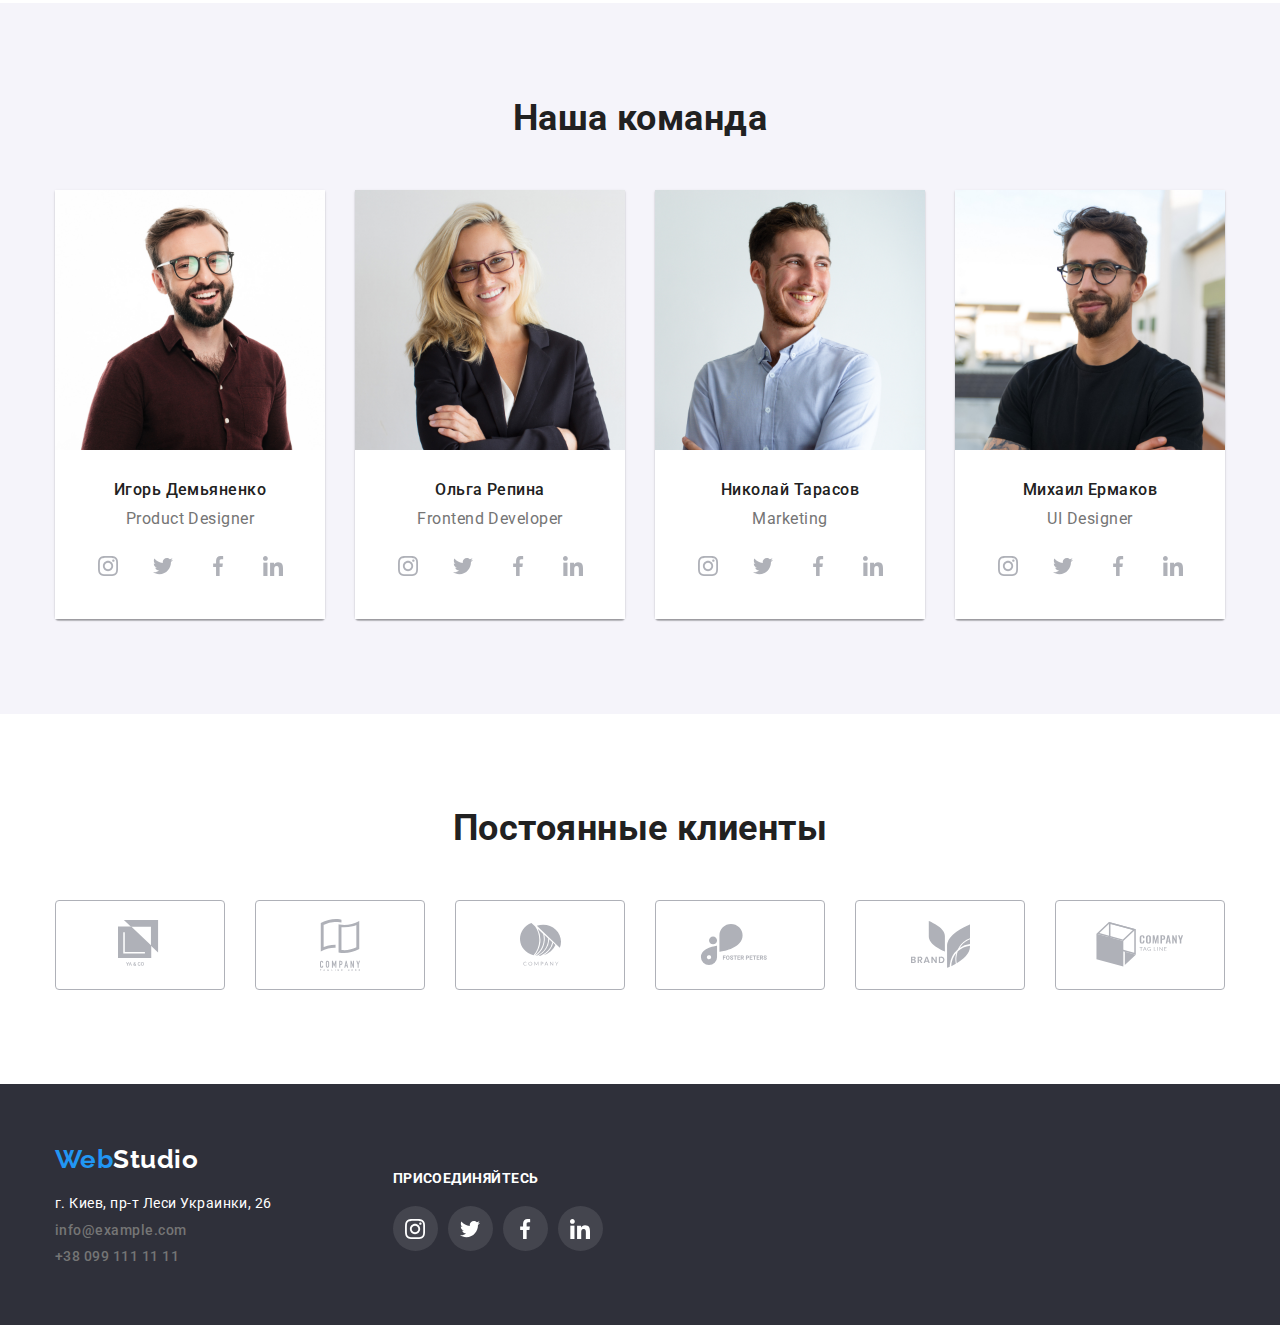
==== commit 80e51d78: "Fixed bugs home task 05" ====
--- a/index.html
+++ b/index.html
@@ -24,8 +24,9 @@
           <a class="link logo" href="index.html">
             <span class="logo-highlight">Web</span>Studio
           </a>
-          <ul class="menu-nav list" id="base-nav">
-            <li class="item"><a class="link menu-link active" href="index.html">Студия</a></li>
+          <ul class="menu-nav list">
+            <li class="item">
+              <a class="link menu-link active" href="index.html">Студия</a></li>
             <li class="item">
               <a class="link menu-link" href="portfolio.html">Портфолио</a>
             </li>
--- a/css/styles.css
+++ b/css/styles.css
@@ -2,7 +2,7 @@
 
 :root {
     --main-font-family: 'Roboto', sans-serif;
-    --secondary-fon-family: 'Raleway', sans-serif;
+    --secondary-font-family: 'Raleway', sans-serif;
     --main-bg-color: #fff;
     --main-text-color: #212121;
     --secondary-color: #757575;
@@ -188,7 +188,7 @@
 .menu-link:hover::after {
     content: '';
     position: absolute;
-    bottom: -15px;
+    bottom: -27px;
     left: 0;
     width: 100%;
     height: 4px;
@@ -204,7 +204,7 @@
 .active::after {
     content: '';
     position: absolute;
-    bottom: -15px;
+    bottom: -27px;
     left: 0;
     width: 100%;
     height: 4px;
@@ -429,7 +429,6 @@
     border-radius: 50%;
     width: 45px;
     height: 45px;
-    transition: var(--animatio-time);
 }
 
 .social-icons-link:hover .icon, .social-icons-link:focus .icon {
@@ -654,7 +653,6 @@
 .works-way-text {
     position: absolute;
     width: 370px;
-    height: 70px;
     bottom: 0;
     background: rgba(47, 48, 58, 0.8);
 }
